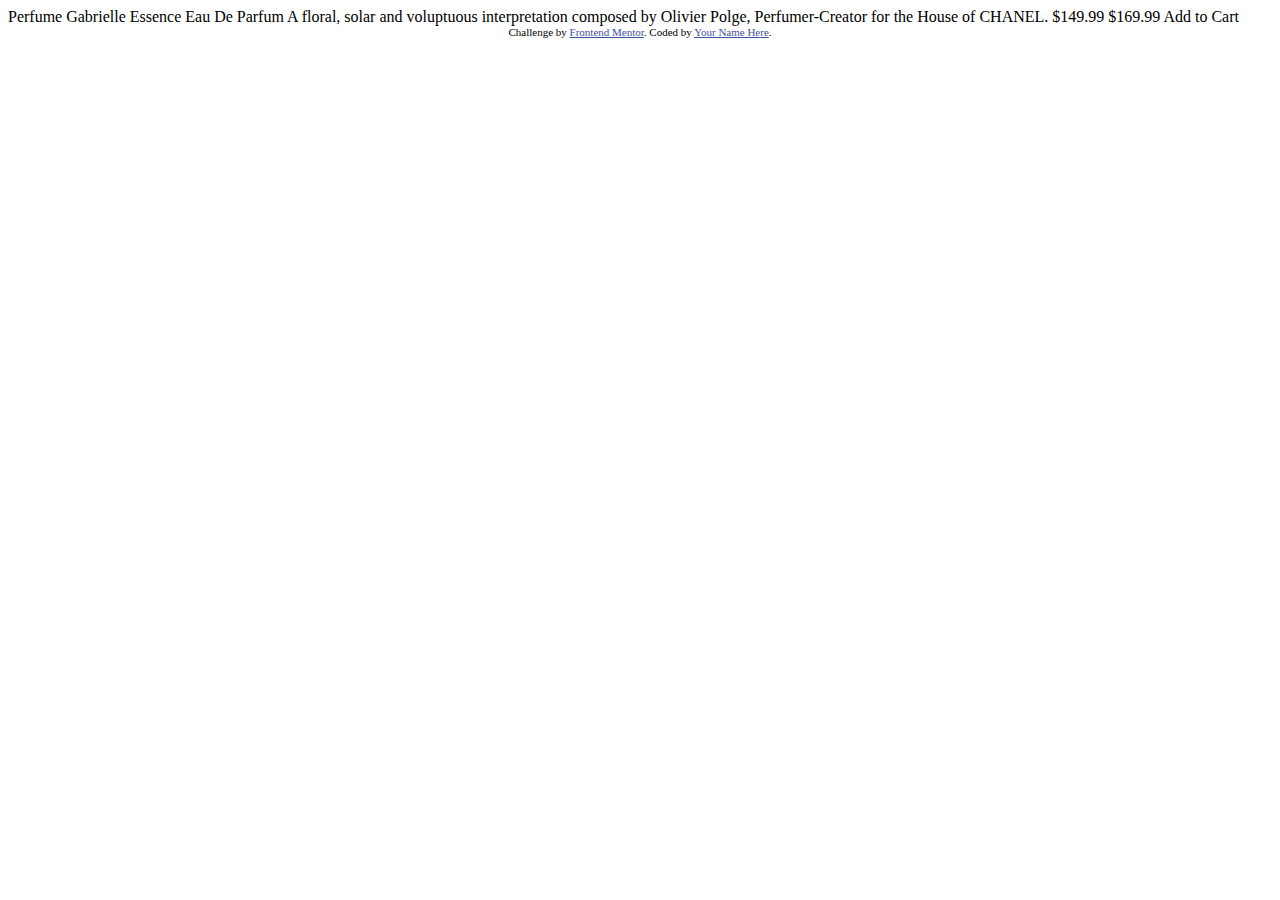
==== 2-product-preview-card-component/index.html @ 85cca766 "some changes" ====
<!DOCTYPE html>
<html lang="en">
<head>
  <meta charset="UTF-8">
  <meta name="viewport" content="width=device-width, initial-scale=1.0"> <!-- displays site properly based on user's device -->

  <link rel="icon" type="image/png" sizes="32x32" href="./images/favicon-32x32.png">
  
  <title>Frontend Mentor | Product preview card component</title>

  <!-- Feel free to remove these styles or customise in your own stylesheet 👍 -->
  <style>
    .attribution { font-size: 11px; text-align: center; }
    .attribution a { color: hsl(228, 45%, 44%); }
  </style>
</head>
<body>

  Perfume

  Gabrielle Essence Eau De Parfum

  A floral, solar and voluptuous interpretation composed by Olivier Polge, 
  Perfumer-Creator for the House of CHANEL.

  $149.99
  $169.99

  Add to Cart
  
  <div class="attribution">
    Challenge by <a href="https://www.frontendmentor.io?ref=challenge" target="_blank">Frontend Mentor</a>. 
    Coded by <a href="#">Your Name Here</a>.
  </div>
</body>
</html>
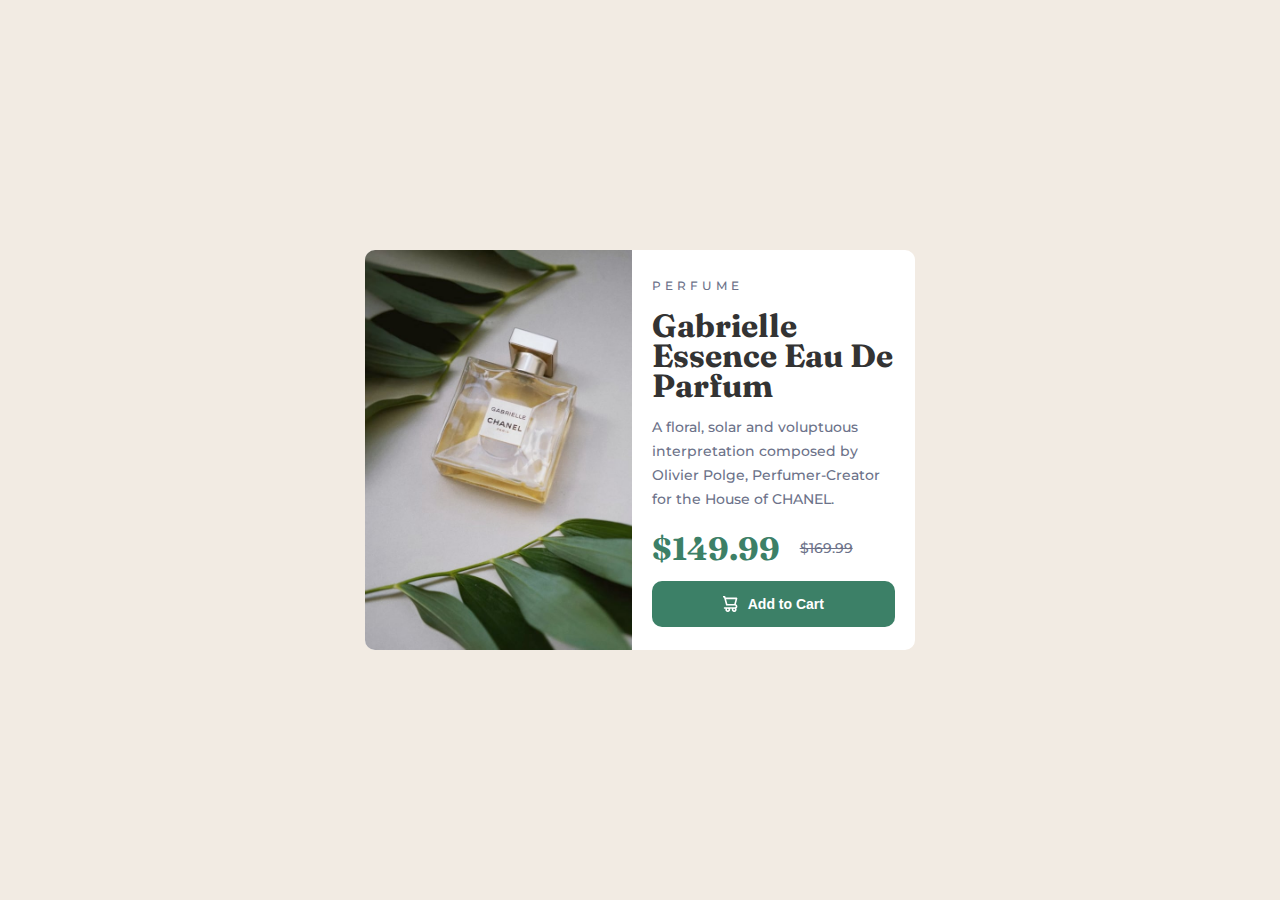
==== commit 750fa820: "add hover button" ====
--- a/2-product-preview-card-component/index.html
+++ b/2-product-preview-card-component/index.html
@@ -3,34 +3,43 @@
 <head>
   <meta charset="UTF-8">
   <meta name="viewport" content="width=device-width, initial-scale=1.0"> <!-- displays site properly based on user's device -->
-
   <link rel="icon" type="image/png" sizes="32x32" href="./images/favicon-32x32.png">
-  
   <title>Frontend Mentor | Product preview card component</title>
-
-  <!-- Feel free to remove these styles or customise in your own stylesheet 👍 -->
-  <style>
-    .attribution { font-size: 11px; text-align: center; }
-    .attribution a { color: hsl(228, 45%, 44%); }
-  </style>
+  <link rel="preconnect" href="https://fonts.googleapis.com">
+  <link rel="preconnect" href="https://fonts.gstatic.com" crossorigin>
+  <link href="https://fonts.googleapis.com/css2?family=Fraunces:opsz,wght@9..144,700&family=Hanken+Grotesk:wght@100&family=Montserrat:wght@500;700&display=swap" rel="stylesheet">
+  <link href="https://fonts.googleapis.com/css2?family=Hanken+Grotesk:wght@100&family=Montserrat:wght@500;700&display=swap" rel="stylesheet">
+  <link href="./style.css" rel="stylesheet">
 </head>
 <body>
+  <div class="container">
 
-  Perfume
+    <picture>
+      <source media="(max-width: 800px)" srcset="images/image-product-mobile.jpg">
+      <source media="(min-width: 800px)" srcset="images/image-product-desktop.jpg">
+      <img class="main-img" src="images/image-product-mobile.jpg" alt="perfume photo">
+    </picture>
 
-  Gabrielle Essence Eau De Parfum
+    <div>
+      <h1 class="category">Perfume</h1>
 
-  A floral, solar and voluptuous interpretation composed by Olivier Polge, 
-  Perfumer-Creator for the House of CHANEL.
+      <h2 class="header">Gabrielle Essence Eau De Parfum</h2>
 
-  $149.99
-  $169.99
+      <h3 class="content">A floral, solar and voluptuous interpretation composed by Olivier Polge,
+        Perfumer-Creator for the House of CHANEL.</h3>
 
-  Add to Cart
-  
-  <div class="attribution">
-    Challenge by <a href="https://www.frontendmentor.io?ref=challenge" target="_blank">Frontend Mentor</a>. 
-    Coded by <a href="#">Your Name Here</a>.
+      <div class="money">
+        <p class="discount">$149.99</p>
+        <p class="price">$169.99</p>
+      </div>
+
+
+      <button class="addToCart">
+        <img src="images/icon-cart.svg" alt="cart">
+        Add to Cart
+      </button>
+    </div>
+
   </div>
 </body>
 </html>
--- a/2-product-preview-card-component/style.css
+++ b/2-product-preview-card-component/style.css
@@ -0,0 +1,129 @@
+:root {
+    --primary-dark-cyan: hsl(158, 36%, 37%);
+    --primary-cream: hsl(30, 38%, 92%);
+    --neutral-dark-blue: hsl(212, 21%, 14%);
+    --neutral-dark-grayish: hsl(228, 12%, 48%);
+    --font-weight-regular: 500;
+    --font-weight-bold: 700;
+}
+
+body{
+    font-size: 14px;
+    height: 100vh;
+    margin: 0px;
+    background: var(--primary-cream);
+    box-sizing:border-box;
+    font-family: "Montserrat", "sans-serif";
+    color: var(--neutral-dark-grayish);
+    display:flex;
+    align-items: center;
+    justify-content: center;
+}
+
+.container{
+    margin: 10px;
+    border-radius: 10px;
+    background: white;
+    display: flex;
+    flex-direction: column;
+    width: 375px;
+}
+
+.main-img {
+    border-radius: 10px 10px 0 0;
+    width: 100%;
+    height: 100%;
+}
+
+.container > :last-child {
+    margin: 10px 30px 20px 20px;
+}
+
+.category {
+    text-transform: uppercase;
+    font-size: 12px;
+    color: var(--neutral-dark-grayish);
+    font-weight: var(--font-weight-regular);
+    letter-spacing: 4px;
+}
+
+.header {
+    color: hsl(0,0%,20%);
+    font-family: "Fraunces", "sans-serif";
+    font-weight: var(--font-weight-bold);
+    font-size: 32px;
+    line-height: 30px;
+    margin-top: 10px;
+    margin-bottom: 0px;
+}
+
+.content {
+    font-weight: var(--font-weight-regular);
+    color: var(--neutral-dark-grayish);
+    font-size: 14px;
+    line-height: 24px
+}
+
+.money {
+    display: flex;
+    align-items: center;
+    margin-bottom: 10px;
+}
+
+.discount {
+    font-size: 32px;
+    font-weight: var(--font-weight-bold);
+    font-family: "Fraunces", "sans-serif";
+    color: var(--primary-dark-cyan);
+    margin: 0px 20px 0px 0px;
+}
+
+.price {
+    font-weight: var(--font-weight-regular);
+    text-decoration: line-through;
+}
+
+.addToCart {
+    width: 100%;
+    padding: 15px;
+    font-size: 14px;
+    display:flex;
+    align-items: center;
+    justify-content: center;
+    background: var(--primary-dark-cyan);
+    border-radius: 10px;
+    border: none;
+    color: white;
+    font-weight: var(--font-weight-bold);
+}
+
+.addToCart:hover{
+    background:  hsl(158, 36%, 17%);;
+}
+
+.addToCart > :first-child {
+    margin-right: 10px;
+}
+
+@media screen and (min-width: 800px) {
+    .container {
+        flex-direction: row;
+        width: 550px;
+        height: 400px;
+    }
+
+    .main-img {
+        border-radius: 10px 0px 0px 10px;
+        width: auto;
+    }
+
+    .container > :last-child {
+        margin: 20px;
+        display: flex;
+        flex-direction: column;
+    }
+}
+
+
+
+
